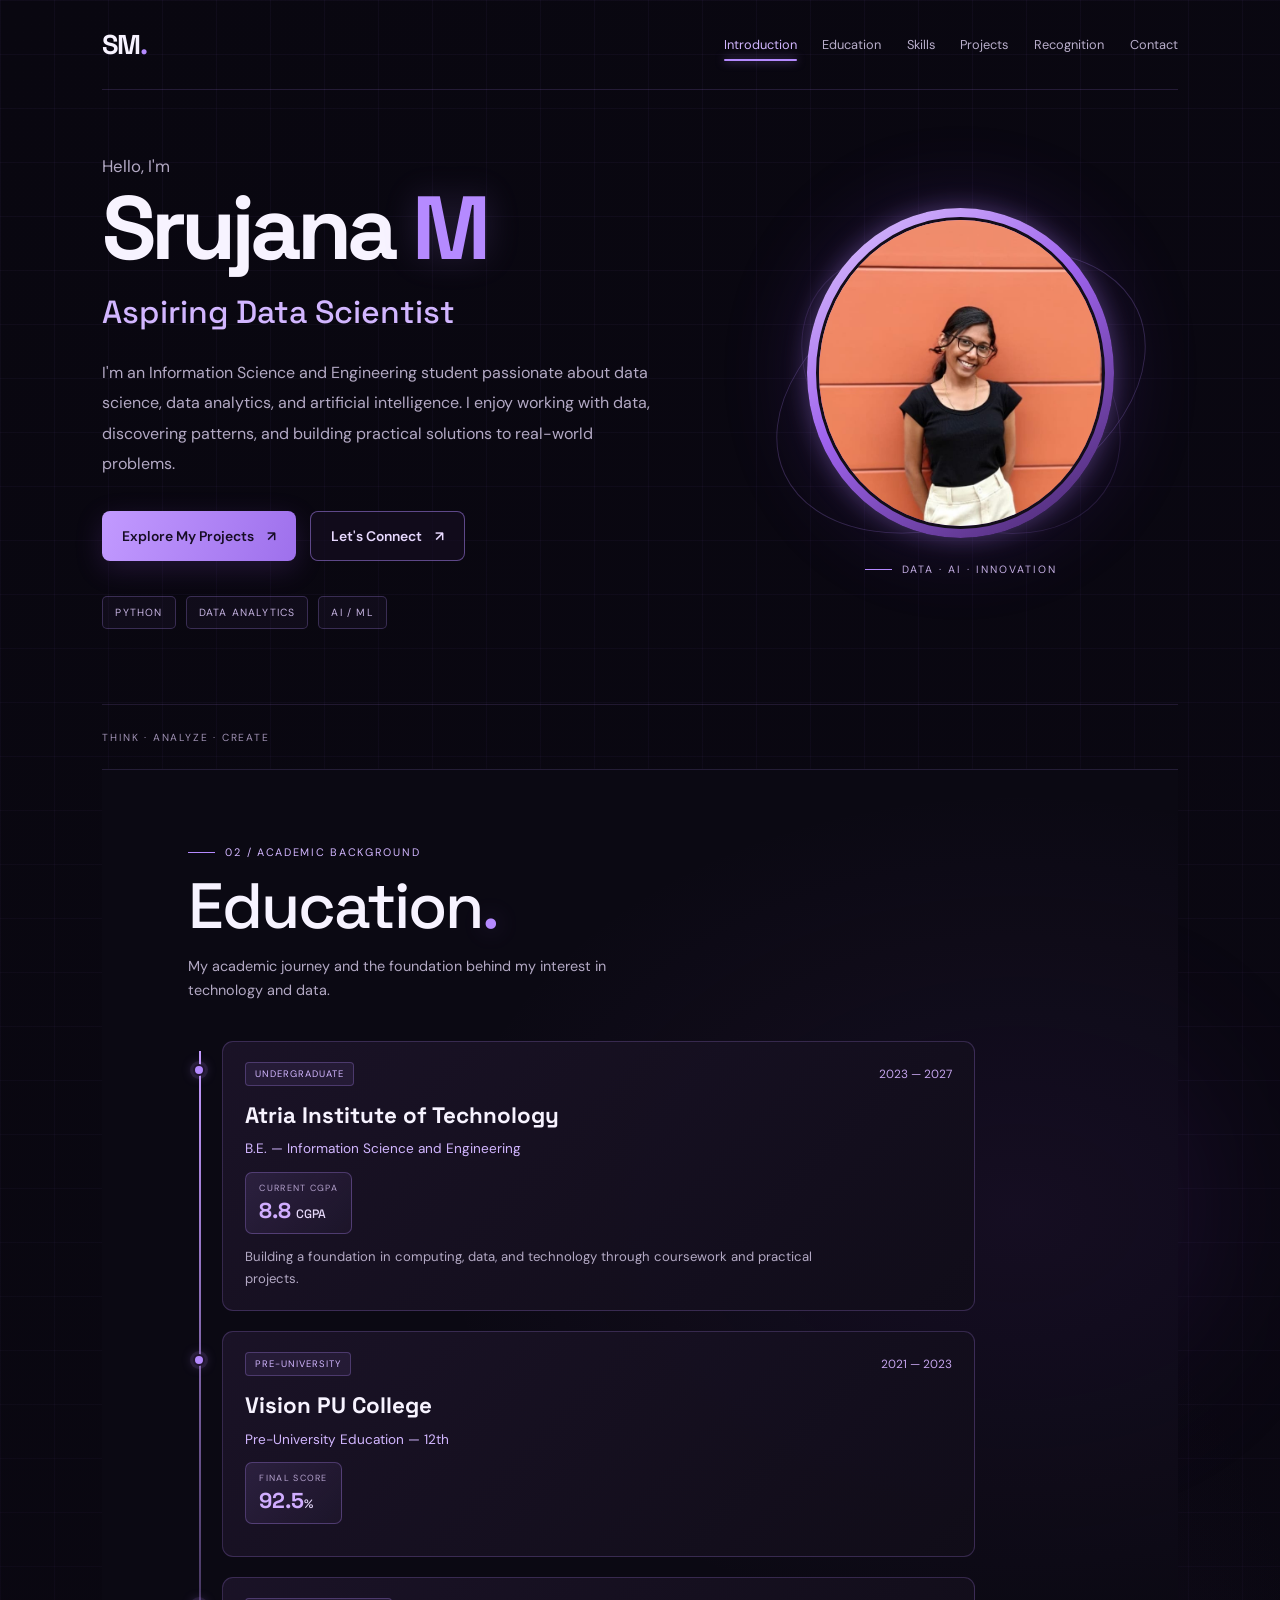
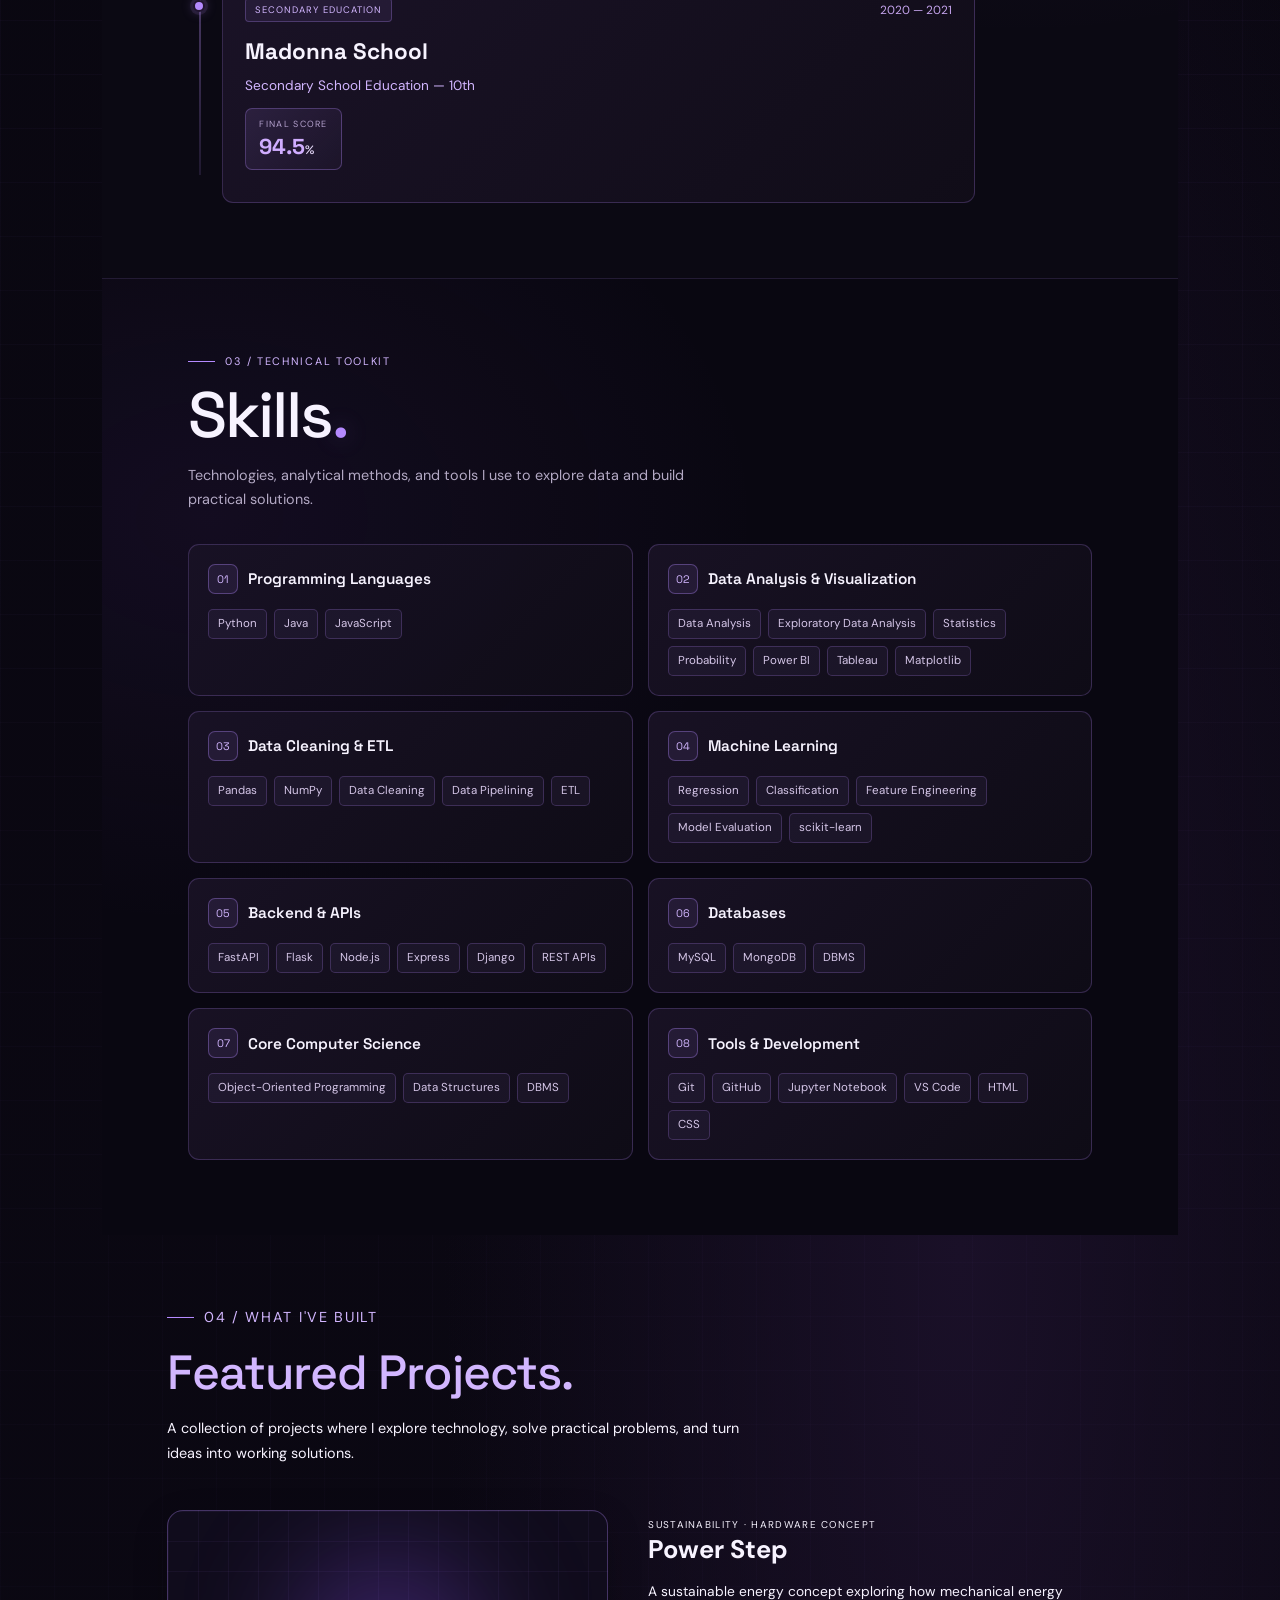
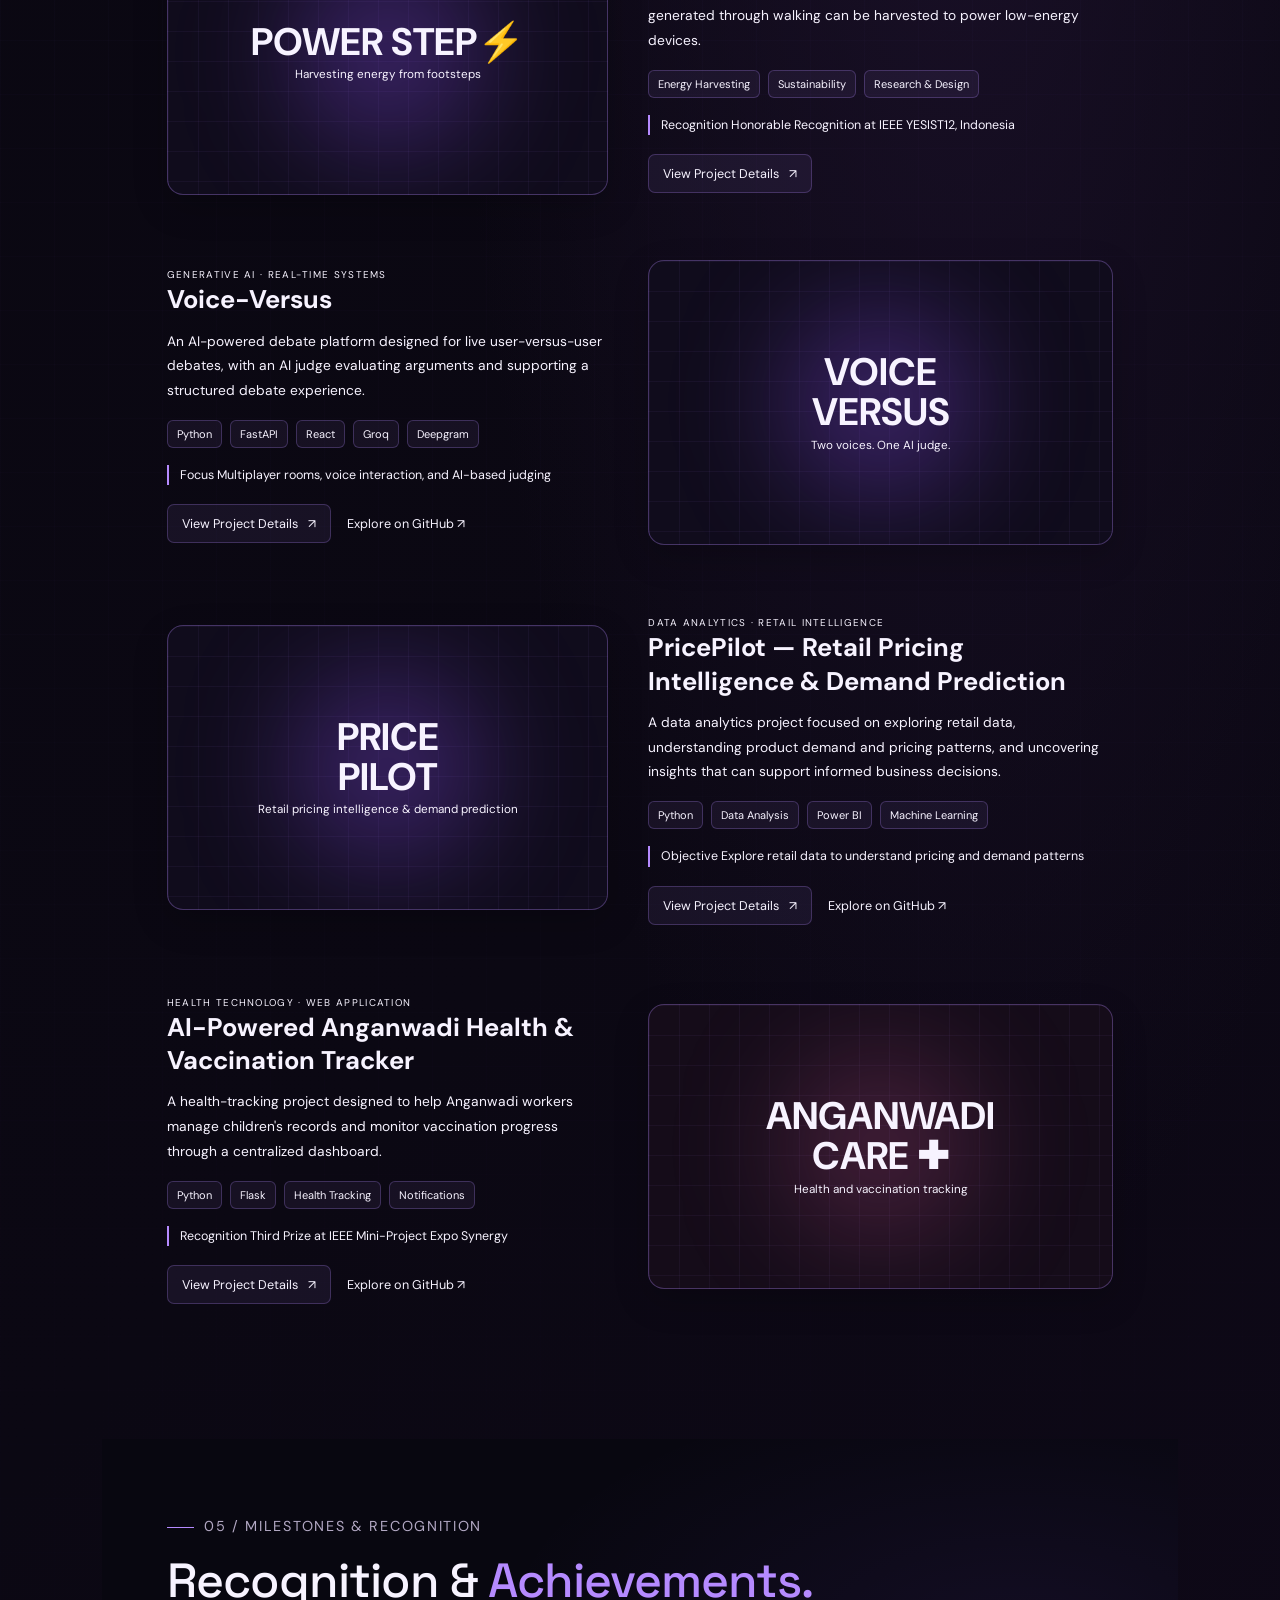
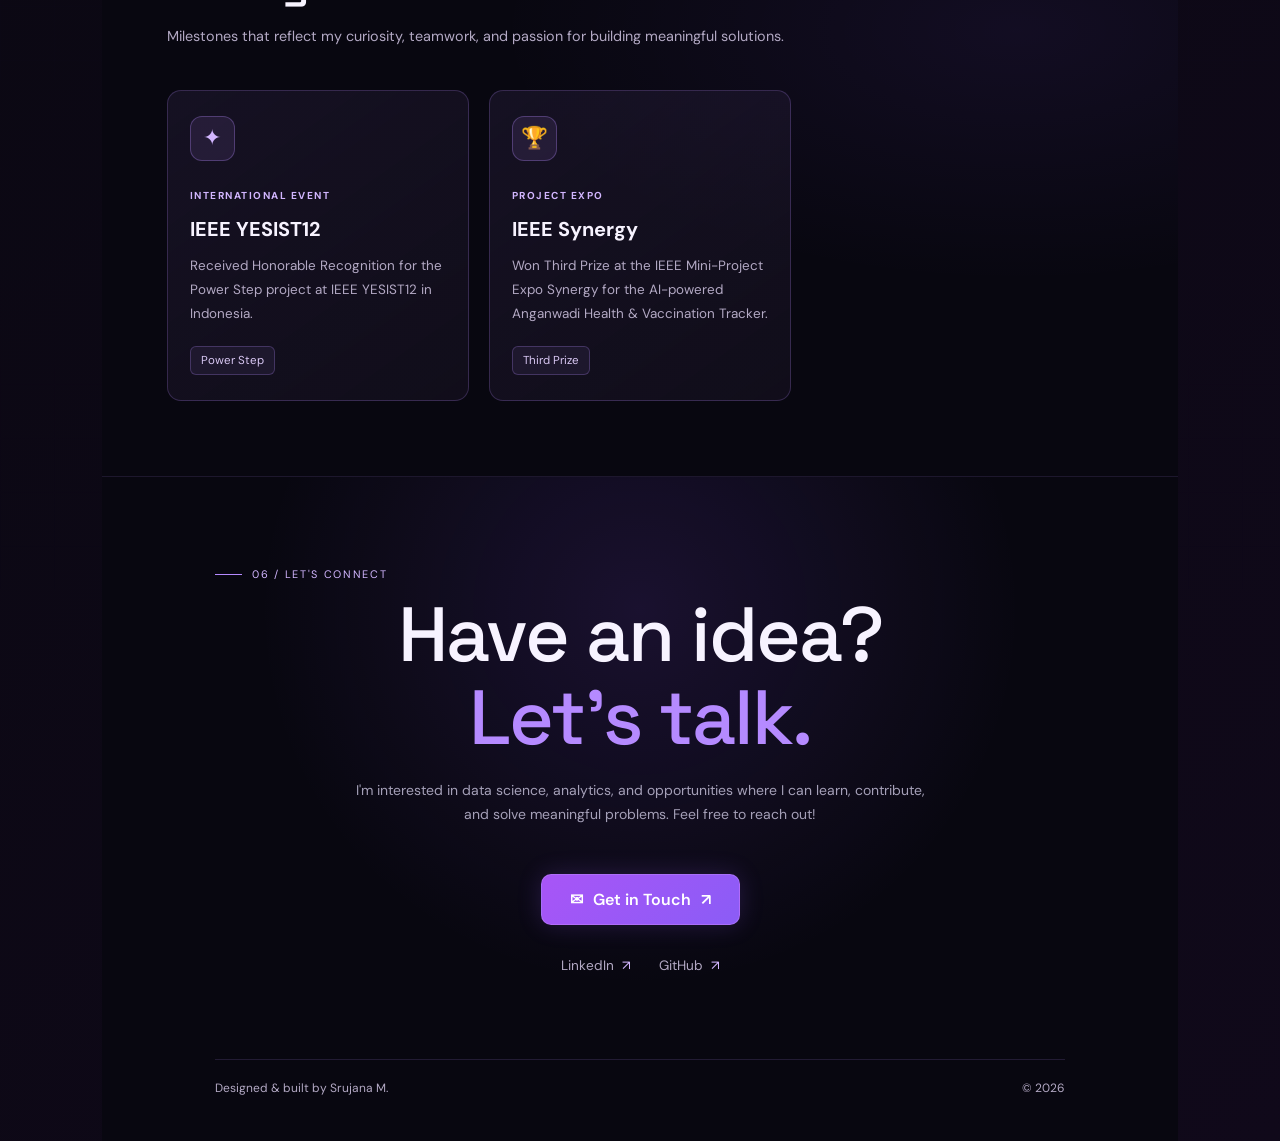
==== index.html @ 0fe8bc83 "Initial portfolio upload" ====
<!DOCTYPE html>
<html lang="en">
<head>
    <meta charset="UTF-8">
    <meta name="viewport" content="width=device-width, initial-scale=1.0">
    <meta name="description" content="Srujana M. — Aspiring Data Scientist and Information Science and Engineering student.">
    <title>Srujana M. | Aspiring Data Scientist</title>

    <link rel="stylesheet" href="style.css">
    <script src="script.js" defer></script>
</head>
<body>
    <main class="hero" id="introduction">
        <div class="ambient-glow glow-one"></div>
        <div class="ambient-glow glow-two"></div>
        <div class="grid-overlay"></div>

        
<header class="navbar">
    <a href="#introduction" class="logo">SM<span>.</span></a>

    <nav class="nav-links" aria-label="Main navigation">
        <a href="#introduction" class="active">Introduction</a>
        <a href="#education">Education</a>
        <a href="#skills">Skills</a>
        <a href="#projects">Projects</a>
        <a href="#recognition">Recognition</a>
        <a href="#contact">Contact</a>
    </nav>
</header>


        <section class="hero-content">
            <div class="intro-text">
            

                <p class="greeting">Hello, I'm</p>

                <h1>Srujana <span>M</span></h1>

                <h2>Aspiring Data Scientist</h2>

                <p class="description">
                    I'm an Information Science and Engineering student
                    passionate about data science, data analytics, and
                    artificial intelligence. I enjoy working with data,
                    discovering patterns, and building practical solutions
                    to real-world problems.
                </p>

                <div class="hero-buttons">
                    <a href="#introduction" class="button button-primary"
                       id="projects-button">
                        Explore My Projects
                        <span aria-hidden="true">↗</span>
                    </a>

                    <a href="https://www.linkedin.com/in/srujana-m-r01726"
                       class="button button-secondary"
                       target="_blank" rel="noopener noreferrer">
                        Let's Connect
                        <span aria-hidden="true">↗</span>
                    </a>
                </div>

                <div class="focus-tags">
                    <span>PYTHON</span>
                    <span>DATA ANALYTICS</span>
                    <span>AI / ML</span>
                </div>
            </div>

            <div class="profile-area">
                <div class="orbit orbit-outer"></div>
                <div class="orbit orbit-inner"></div>

                <div class="photo-frame">
                    <img
                        src="profile.jpg"
                        alt="Portrait of Srujana M."
                        class="profile-photo"
                    >
                </div>

                <div class="photo-label">
                    <span class="label-line"></span>
                    <span>DATA · AI · INNOVATION</span>
                </div>
            </div>
        </section>

        <footer class="hero-footer">
            <span>THINK · ANALYZE · CREATE</span>
            
        </footer>

        
<!-- EDUCATION SECTION -->
<section class="education-section" id="education">
    <div class="education-container">

        <div class="section-heading">
              <p class="section-eyebrow">
                <span class="eyebrow-line"></span>
                 02 / ACADEMIC BACKGROUND
            </p>

            <h2 class="education-title">
                Education<span>.</span>
            </h2>

            <p class="education-description">
                My academic journey and the foundation behind
                my interest in technology and data.
            </p>
        </div>

        <div class="education-timeline">

            <!-- DEGREE -->
            <article class="education-item">
                <div class="timeline-marker"></div>

                <div class="education-card">
                    <div class="education-card-top">
                        <span class="education-tag">
                            UNDERGRADUATE
                        </span>
                        <span class="education-year">
                            2023 — 2027
                        </span>
                    </div>

                    <h3>Atria Institute of Technology</h3>

                    <p class="degree">
                        B.E. — Information Science and Engineering
                    </p>

                    <div class="academic-result">
                        <span class="result-label">CURRENT CGPA</span>
                        <strong>8.8 <span>CGPA</span></strong>
                    </div>

                    <p class="education-detail">
                        Building a foundation in computing,
                        data, and technology through coursework
                        and practical projects.
                    </p>
                </div>
            </article>

            <!-- 12TH STANDARD -->
            <article class="education-item">
                <div class="timeline-marker"></div>

                <div class="education-card">
                    <div class="education-card-top">
                        <span class="education-tag">
                            PRE-UNIVERSITY
                        </span>
                        <span class="education-year">
                            2021 — 2023
                        </span>
                    </div>

                    <h3>Vision PU College</h3>

                    <p class="degree">
                        Pre-University Education — 12th
                    </p>

                    <div class="academic-result">
                        <span class="result-label">FINAL SCORE</span>
                        <strong>92.5<span>%</span></strong>
                    </div>
                </div>
            </article>

            <!-- 10TH STANDARD -->
            <article class="education-item">
                <div class="timeline-marker"></div>

                <div class="education-card">
                    <div class="education-card-top">
                        <span class="education-tag">
                            SECONDARY EDUCATION
                        </span>
                        <span class="education-year">
                            2020 — 2021
                        </span>
                    </div>

                    <h3>Madonna School</h3>

                    <p class="degree">
                        Secondary School Education — 10th
                    </p>

                    <div class="academic-result">
                        <span class="result-label">FINAL SCORE</span>
                        <strong>94.5<span>%</span></strong>
                    </div>
                </div>
            </article>

        </div>
    </div>
</section>


<!-- SKILLS SECTION -->
<section class="skills-section" id="skills">
    <div class="skills-container">

        <div class="skills-heading">
            <p class="section-eyebrow">
                <span class="eyebrow-line"></span>
                03 / TECHNICAL TOOLKIT
            </p>

            <h2 class="skills-title">
                Skills<span>.</span>
            </h2>

            <p class="skills-description">
                Technologies, analytical methods, and tools I use
                to explore data and build practical solutions.
            </p>
        </div>

        <div class="skills-grid">

            <!-- PROGRAMMING -->
            <article class="skill-card">
                <div class="skill-card-heading">
                    <span class="skill-icon">01</span>
                    <h3>Programming Languages</h3>
                </div>

                <div class="skill-tags">
                    <span>Python</span>
                    <span>Java</span>
                    <span>JavaScript</span>
                </div>
            </article>

            <!-- DATA ANALYSIS -->
            <article class="skill-card">
                <div class="skill-card-heading">
                    <span class="skill-icon">02</span>
                    <h3>Data Analysis & Visualization</h3>
                </div>

                <div class="skill-tags">
                    <span>Data Analysis</span>
                    <span>Exploratory Data Analysis</span>
                    <span>Statistics</span>
                    <span>Probability</span>
                    <span>Power BI</span>
                    <span>Tableau</span>
                    <span>Matplotlib</span>
                </div>
            </article>

            <!-- DATA CLEANING -->
            <article class="skill-card">
                <div class="skill-card-heading">
                    <span class="skill-icon">03</span>
                    <h3>Data Cleaning & ETL</h3>
                </div>

                <div class="skill-tags">
                    <span>Pandas</span>
                    <span>NumPy</span>
                    <span>Data Cleaning</span>
                    <span>Data Pipelining</span>
                    <span>ETL</span>
                </div>
            </article>

            <!-- MACHINE LEARNING -->
            <article class="skill-card">
                <div class="skill-card-heading">
                    <span class="skill-icon">04</span>
                    <h3>Machine Learning</h3>
                </div>

                <div class="skill-tags">
                    <span>Regression</span>
                    <span>Classification</span>
                    <span>Feature Engineering</span>
                    <span>Model Evaluation</span>
                    <span>scikit-learn</span>
                </div>
            </article>

            <!-- BACKEND -->
            <article class="skill-card">
                <div class="skill-card-heading">
                    <span class="skill-icon">05</span>
                    <h3>Backend & APIs</h3>
                </div>

                <div class="skill-tags">
                    <span>FastAPI</span>
                    <span>Flask</span>
                    <span>Node.js</span>
                    <span>Express</span>
                    <span>Django</span>
                    <span>REST APIs</span>
                </div>
            </article>

            <!-- DATABASES -->
            <article class="skill-card">
                <div class="skill-card-heading">
                    <span class="skill-icon">06</span>
                    <h3>Databases</h3>
                </div>

                <div class="skill-tags">
                    <span>MySQL</span>
                    <span>MongoDB</span>
                    <span>DBMS</span>
                </div>
            </article>

            <!-- PROGRAMMING CONCEPTS -->
            <article class="skill-card">
                <div class="skill-card-heading">
                    <span class="skill-icon">07</span>
                    <h3>Core Computer Science</h3>
                </div>

                <div class="skill-tags">
                    <span>Object-Oriented Programming</span>
                    <span>Data Structures</span>
                    <span>DBMS</span>
                </div>
            </article>

            <!-- DEVELOPMENT TOOLS -->
            <article class="skill-card">
                <div class="skill-card-heading">
                    <span class="skill-icon">08</span>
                    <h3>Tools & Development</h3>
                </div>

                <div class="skill-tags">
                    <span>Git</span>
                    <span>GitHub</span>
                    <span>Jupyter Notebook</span>
                    <span>VS Code</span>
                    <span>HTML</span>
                    <span>CSS</span>
                </div>
            </article>

        </div>
    </div>
</section>

<!-- PROJECTS SECTION -->
<section class="projects-section" id="projects">
    <div class="projects-container">

        <div class="projects-heading">
             <p class="section-eyebrow">
                <span class="eyebrow-line"></span>
                04 / WHAT I'VE BUILT
            </p>
            <h2>Featured <span>Projects.</span></h2>
            <p>
                A collection of projects where I explore technology,
                solve practical problems, and turn ideas into working solutions.
            </p>
        </div>

        <!-- PROJECT 01: POWER STEP -->
        <article class="project-card">
            <div class="project-visual powerstep-visual">
                <div class="visual-content">
                     <div class="energy-line"></div>
                    <h3>POWER STEP⚡</h3>
                    <span class="visual-caption">
                        Harvesting energy from footsteps
                    </span>
                </div>
            </div>

            <div class="project-info">
                <span class="project-category">SUSTAINABILITY · HARDWARE CONCEPT</span>
                <h3>Power Step</h3>
                <p>
                    A sustainable energy concept exploring how mechanical
                    energy generated through walking can be harvested to
                    power low-energy devices.
                </p>
                <div class="project-tags">
                    <span>Energy Harvesting</span>
                    <span>Sustainability</span>
                    <span>Research & Design</span>
                </div>
                <p class="project-highlight">
                    <span>Recognition</span>
                    Honorable Recognition at IEEE YESIST12, Indonesia
                </p>
                <a href="power-step.html" class="project-details-btn">
                    View Project Details <span>↗</span>
                </a>
            </div>
        </article>

        <!-- PROJECT 02: VOICE-VERSUS -->
        <article class="project-card project-reverse">
            <div class="project-visual voice-visual">
                
                <div class="visual-content">
  
                    <h3>VOICE<br>VERSUS</h3>
                    <span class="visual-caption">
                        Two voices. One AI judge.
                    </span>
                </div>
            </div>

            <div class="project-info">
                <span class="project-category">GENERATIVE AI · REAL-TIME SYSTEMS</span>
                <h3>Voice-Versus</h3>
                <p>
                    An AI-powered debate platform designed for live
                    user-versus-user debates, with an AI judge evaluating
                    arguments and supporting a structured debate experience.
                </p>
                <div class="project-tags">
                    <span>Python</span>
                    <span>FastAPI</span>
                    <span>React</span>
                    <span>Groq</span>
                    <span>Deepgram</span>
                </div>
                <p class="project-highlight">
                    <span>Focus</span>
                    Multiplayer rooms, voice interaction, and AI-based judging
                </p>
                <a href="voice-versus.html" class="project-details-btn">
                    View Project Details <span>↗</span>
                </a>
                <a
                    href="https://github.com/Yamuna-Bai/Voice-Versus"
                    class="project-github-link"
                    target="_blank"
                    rel="noopener noreferrer"
                >
                    Explore on GitHub ↗
                </a>
            </div>
        </article>


<!-- PROJECT 03: PRICEPILOT -->
<article class="project-card">
    <div class="project-visual pricepilot-visual">

        <div class="visual-content">
            <h3>PRICE<br><span>PILOT</span></h3>
            <div class="pricepilot-chart">
                <span></span>
                <span></span>
                <span></span>
                <span></span>
                <span></span>
                <span></span>
                <span></span>
            </div>
            <span class="visual-caption">
                Retail pricing intelligence &amp; demand prediction
            </span>
        </div>
    </div>

    <div class="project-info">
        <span class="project-category">DATA ANALYTICS · RETAIL INTELLIGENCE</span>

        <h3>PricePilot — Retail Pricing Intelligence &amp; Demand Prediction</h3>

        <p>
            A data analytics project focused on exploring retail data,
            understanding product demand and pricing patterns, and
            uncovering insights that can support informed business decisions.
        </p>

        <div class="project-tags">
            <span>Python</span>
            <span>Data Analysis</span>
            <span>Power BI</span>
            <span>Machine Learning</span>
        </div>

        <p class="project-highlight">
            <span>Objective</span>
            Explore retail data to understand pricing and demand patterns
        </p>

        <a href="pricepilot.html" class="project-details-btn">
            View Project Details <span>↗</span>
        </a>
        <a
                    href="https://github.com/Srujana1712/retail-price-elasticity-analysis"
                    class="project-github-link"
                    target="_blank"
                    rel="noopener noreferrer"
                >
                    Explore on GitHub ↗
                </a>
    </div>
</article>


        <!-- PROJECT 04: ANGANWADI TRACKER -->
        <article class="project-card project-reverse">
            <div class="project-visual anganwadi-visual">
                
                <div class="visual-content">
                    <h3>ANGANWADI<br>CARE ✚</h3>
                    <div class="health-line">
                        <span></span>
                        <span></span>
                        <span></span>
                        <span></span>
                        <span></span>
                        <span></span>
                    </div>
                    <span class="visual-caption">
                        Health and vaccination tracking
                    </span>
                </div>
            </div>

            <div class="project-info">
                <span class="project-category">HEALTH TECHNOLOGY · WEB APPLICATION</span>
                <h3>AI-Powered Anganwadi Health & Vaccination Tracker</h3>
                <p>
                    A health-tracking project designed to help Anganwadi
                    workers manage children's records and monitor vaccination
                    progress through a centralized dashboard.
                </p>
                <div class="project-tags">
                    <span>Python</span>
                    <span>Flask</span>
                    <span>Health Tracking</span>
                    <span>Notifications</span>
                </div>
                <p class="project-highlight">
                    <span>Recognition</span>
                    Third Prize at IEEE Mini-Project Expo Synergy
                </p>
                <a href="anganwadi-tracker.html" class="project-details-btn">
                    View Project Details <span>↗</span>
                </a>
                <a
                    href="https://github.com/Srujana1712/AI-Based-Anganwadi-Health-Monitoring"
                    class="project-github-link"
                    target="_blank"
                    rel="noopener noreferrer"
                >
                    Explore on GitHub ↗
                </a>
            </div>
        </article>


    </div>
</section>
<!-- END PROJECTS SECTION -->

<!-- RECOGNITION SECTION -->
<section class="recognition-section" id="recognition">
    <div class="recognition-container">

        <div class="recognition-heading">
             <p class="section-eyebrow">
                <span class="eyebrow-line"></span>
                05 / MILESTONES & RECOGNITION
            </p>
            <h2>Recognition & <span>Achievements.</span></h2>
            <p>
                Milestones that reflect my curiosity, teamwork,
                and passion for building meaningful solutions.
            </p>
        </div>

        <div class="recognition-grid">

            <!-- Recognition 1 -->
            <article class="recognition-card">
                <div class="recognition-icon">✦</div>
                <span class="recognition-type">INTERNATIONAL EVENT</span>
                <h3>IEEE YESIST12</h3>
                <p>
                    Received Honorable Recognition for the Power Step
                    project at IEEE YESIST12 in Indonesia.
                </p>
                <span class="recognition-tag">Power Step</span>
            </article>

            <!-- Recognition 2 -->
            <article class="recognition-card">
                <div class="recognition-icon">🏆</div>
                <span class="recognition-type">PROJECT EXPO</span>
                <h3>IEEE Synergy</h3>
                <p>
                    Won Third Prize at the IEEE Mini-Project Expo Synergy
                    for the AI-powered Anganwadi Health & Vaccination Tracker.
                </p>
                <span class="recognition-tag">Third Prize</span>
            </article>

        </div>
    </div>
</section>
<!-- END RECOGNITION SECTION -->

<!-- CONTACT SECTION -->
<section class="contact-section" id="contact">
    <div class="contact-container">

         <p class="section-eyebrow">
                <span class="eyebrow-line"></span>
                06 / LET'S CONNECT
        </p>

         <h2>
            Have an idea?<br>
            <span>Let's talk.</span>
        </h2>

        <p class="contact-description">
            I'm interested in data science, analytics, and opportunities
            where I can learn, contribute, and solve meaningful problems.
            Feel free to reach out!
        </p>
        <button type="button"
        class="get-in-touch-btn"
        id="openContactForm">
    <span class="contact-mail">✉</span>
    Get in Touch
    <span class="contact-arrow">↗</span>
      </button>

        <div class="contact-links">
            <a
                href="https://www.linkedin.com/in/srujana-m-r01726"
                target="_blank"
                rel="noopener noreferrer"
            >
                LinkedIn <span>↗</span>
            </a>

            <a
                href="https://github.com/Srujana1712"
                target="_blank"
                rel="noopener noreferrer"
            >
                GitHub <span>↗</span>
            </a>
        </div>

        <div class="contact-footer">
            <span>Designed & built by Srujana M.</span>
            <span>© 2026</span>
        </div>

    </div>
</section>


<!-- CONTACT FORM MODAL -->
<div class="contact-modal" id="contactModal" aria-hidden="true">
  <div class="contact-modal-backdrop" id="contactBackdrop"></div>

  <div class="contact-modal-content"
       role="dialog"
       aria-modal="true"
       aria-labelledby="contactTitle">

    <button type="button"
            class="contact-close"
            id="closeContactForm"
            aria-label="Close contact form">
      &times;
    </button>

    <span class="contact-eyebrow">LET'S CONNECT</span>

    <h2 id="contactTitle">
      Let's start a <span>conversation.</span>
    </h2>

    <p class="contact-description">
      Have an opportunity, project idea, or just want to connect?
      Send me a message!
    </p>

    <form id="portfolioContactForm"
          action="https://formspree.io/f/maeeeeqe"
          method="POST">

      <div class="contact-field">
        <label for="contactName">Your name</label>
        <input type="text"
               id="contactName"
               name="name"
               placeholder="Enter your name"
               autocomplete="name"
               required />
      </div>

      <div class="contact-field">
        <label for="contactEmail">Email address</label>
        <input type="email"
               id="contactEmail"
               name="email"
               placeholder="you@example.com"
               autocomplete="email"
               required />
      </div>

      <div class="contact-field">
        <label for="contactSubject">Subject</label>
        <input type="text"
               id="contactSubject"
               name="subject"
               placeholder="Internship, collaboration, or general enquiry"
               required />
      </div>

      <div class="contact-field">
        <label for="contactMessage">Your message</label>
        <textarea id="contactMessage"
                  name="message"
                  rows="4"
                  placeholder="Write your message here..."
                  required></textarea>
      </div>

      <button type="submit" class="contact-submit-btn" id="contactSubmit">
        Send Message <span>↗</span>
      </button>

      <p class="contact-status" id="contactStatus" role="status"></p>
    </form>
  </div>
</div>

<!-- END CONTACT SECTION -->

</main>
</body>
</html>
---- style.css ----
@import url('https://fonts.googleapis.com/css2?family=DM+Sans:wght@400;500;600;700&family=Space+Grotesk:wght@400;500;600;700&display=swap');

:root {
    --background: #080710;
    --panel: #14101e;
    --purple: #b58aff;
    --purple-light: #d2b6ff;
    --text: #f7f3ff;
    --muted: #b3a9c4;
    --border: rgba(181, 138, 255, 0.25);
}

* {
    margin: 0;
    padding: 0;
    box-sizing: border-box;
}

html {
    scroll-behavior: smooth;
}

body {
    min-width: 320px;
    background: var(--background);
    color: var(--text);
    font-family: 'DM Sans', sans-serif;
}

a {
    color: inherit;
    text-decoration: none;
}

.hero {
    min-height: 100vh;
    min-height: 100svh;
    position: relative;
    isolation: isolate;
    overflow: hidden;
    padding: 0 8%;
    display: flex;
    flex-direction: column;
    background:
        radial-gradient(ellipse at 75% 48%, #1a1028 0%, transparent 38%),
        linear-gradient(135deg, #090710, #0b0813 65%, #10091a);
}

.grid-overlay {
    position: absolute;
    inset: 0;
    z-index: -2;
    pointer-events: none;
    background-image:
        linear-gradient(rgba(181, 138, 255, 0.045) 1px, transparent 1px),
        linear-gradient(90deg, rgba(181, 138, 255, 0.045) 1px, transparent 1px);
    background-size: 54px 54px;
    mask-image: linear-gradient(to bottom, black, transparent 95%);
}

.ambient-glow {
    position: absolute;
    border-radius: 50%;
    filter: blur(90px);
    pointer-events: none;
    z-index: -1;
}

.glow-one {
    width: 280px;
    height: 280px;
    top: 18%;
    right: 8%;
    background: rgba(126, 55, 208, 0.19);
}

.glow-two {
    width: 220px;
    height: 220px;
    bottom: 5%;
    left: 22%;
    background: rgba(91, 47, 154, 0.12);
}


/* NAVIGATION BAR */

.navbar {
    min-height: 90px;
    display: flex;
    align-items: center;
    justify-content: space-between;
    gap: 30px;
    border-bottom: 1px solid rgba(181, 138, 255, 0.16);
    position: relative;
    z-index: 10;
}

.logo {
    flex-shrink: 0;
    font-family: 'Space Grotesk', sans-serif;
    font-size: 1.7rem;
    font-weight: 700;
    letter-spacing: -1px;
}

.logo span {
    color: var(--purple);
}

.nav-links {
    display: flex;
    align-items: center;
    justify-content: flex-end;
    gap: clamp(14px, 2vw, 28px);
}

.nav-links a {
    position: relative;
    padding: 10px 0;
    color: #b9aecb;
    font-size: 0.8rem;
    white-space: nowrap;
    transition: color 0.25s ease;
}

.nav-links a:hover,
.nav-links a.active {
    color: var(--purple-light);
}

.nav-links a.active::after {
    content: "";
    position: absolute;
    bottom: 2px;
    left: 0;
    width: 100%;
    height: 2px;
    border-radius: 2px;
    background: var(--purple);
    box-shadow: 0 0 10px rgba(181, 138, 255, 0.65);
}

/* TABLETS AND MOBILE */

@media (max-width: 850px) {
    .navbar {
        align-items: flex-start;
        flex-direction: column;
        justify-content: center;
        gap: 12px;
        padding: 18px 0;
    }

    .nav-links {
        width: 100%;
        justify-content: flex-start;
        gap: 22px;
        overflow-x: auto;
        padding-bottom: 5px;
    }

    .nav-links a {
        font-size: 0.78rem;
    }
}

@media (max-width: 650px) {
    .navbar {
        min-height: auto;
    }

    .nav-links {
        gap: 20px;
    }
}


.hero-content {
    flex: 1;
    display: grid;
    grid-template-columns: 1.15fr 0.85fr;
    align-items: center;
    gap: 5%;
    padding: 65px 0 75px;
}

.intro-text {
    max-width: 650px;
    position: relative;
    z-index: 2;
    animation: enter-left 0.8s ease both;
}

.eyebrow {
    display: flex;
    align-items: center;
    gap: 12px;
    font-size: 0.7rem;
    letter-spacing: 2px;
    color: var(--purple-light);
    margin-bottom: 35px;
}

.eyebrow-line,
.label-line {
    display: inline-block;
    height: 1px;
    width: 27px;
    background: var(--purple);
}

.greeting {
    font-size: 1.05rem;
    color: var(--muted);
    margin-bottom: 5px;
}

h1 {
    font-family: 'Space Grotesk', sans-serif;
    font-size: clamp(3.8rem, 7vw, 6.5rem);
    line-height: 1.04;
    letter-spacing: -5px;
    font-weight: 700;
    margin-bottom: 17px;
}

h1 span {
    color: var(--purple);
    text-shadow: 0 0 35px rgba(181, 138, 255, 0.2);
}

h2 {
    font-family: 'Space Grotesk', sans-serif;
    font-size: clamp(1.4rem, 2.5vw, 2rem);
    line-height: 1.3;
    font-weight: 500;
    color: var(--purple-light);
    margin-bottom: 24px;
}

.description {
    max-width: 550px;
    color: var(--muted);
    font-size: 1rem;
    line-height: 1.9;
}

.hero-buttons {
    display: flex;
    flex-wrap: wrap;
    gap: 14px;
    margin-top: 32px;
}

.button {
    display: inline-flex;
    align-items: center;
    justify-content: center;
    gap: 13px;
    min-height: 50px;
    padding: 0 20px;
    border-radius: 8px;
    font-size: 0.87rem;
    font-weight: 600;
    transition: transform 0.25s ease, box-shadow 0.25s ease,
                background 0.25s ease;
}

.button:hover {
    transform: translateY(-3px);
}

.button-primary {
    background: linear-gradient(110deg, #c29aff, #9e70ec);
    color: #160d24;
    box-shadow: 0 8px 28px rgba(147, 85, 223, 0.18);
}

.button-primary:hover {
    box-shadow: 0 10px 36px rgba(147, 85, 223, 0.35);
}

.button-secondary {
    border: 1px solid rgba(181, 138, 255, 0.48);
    color: #e8d9ff;
    background: rgba(22, 15, 34, 0.65);
}

.button-secondary:hover {
    background: rgba(61, 38, 86, 0.5);
}

.button:focus-visible,
.logo:focus-visible {
    outline: 2px solid var(--purple-light);
    outline-offset: 4px;
}

.focus-tags {
    display: flex;
    flex-wrap: wrap;
    gap: 10px;
    margin-top: 35px;
}

.focus-tags span {
    font-size: 0.65rem;
    letter-spacing: 1.2px;
    color: #c5b2e0;
    border: 1px solid var(--border);
    background: rgba(181, 138, 255, 0.045);
    border-radius: 5px;
    padding: 9px 12px;
}

.profile-area {
    min-height: 440px;
    position: relative;
    display: flex;
    flex-direction: column;
    align-items: center;
    justify-content: center;
    animation: enter-right 0.9s ease both;
}

.photo-frame {
    width: clamp(220px, 24vw, 315px);
    aspect-ratio: 1;
    padding: 9px;
    border-radius: 50%;
    position: relative;
    z-index: 1;
    background: linear-gradient(145deg, #e0caff, #9e63ed 45%, #432365);
    box-shadow:
        0 0 25px rgba(181, 138, 255, 0.34),
        0 0 90px rgba(127, 64, 211, 0.2);
}

.profile-photo {
    display: block;
    width: 100%;
    height: 100%;
    object-fit: cover;
    object-position: center;
    border-radius: 50%;
    border: 3px solid #130e1b;
    background: #1c1428;
}

.orbit {
    position: absolute;
    border: 1px solid rgba(181, 138, 255, 0.23);
    border-radius: 50%;
    pointer-events: none;
}

.orbit-outer {
    width: 390px;
    height: 390px;
    transform: rotate(-25deg) scaleY(0.65);
}

.orbit-inner {
    width: 350px;
    height: 350px;
    transform: rotate(35deg) scaleY(0.7);
    border-color: rgba(181, 138, 255, 0.14);
}

.photo-label {
    display: flex;
    align-items: center;
    gap: 10px;
    margin-top: 25px;
    color: #c7b2e4;
    font-size: 0.66rem;
    letter-spacing: 2px;
}

.floating-card {
    position: absolute;
    z-index: 2;
    display: flex;
    align-items: center;
    gap: 11px;
    padding: 13px 15px;
    border: 1px solid rgba(181, 138, 255, 0.3);
    border-radius: 10px;
    background: rgba(18, 13, 28, 0.92);
    backdrop-filter: blur(12px);
    box-shadow: 0 12px 35px rgba(0, 0, 0, 0.28);
}

.card-top {
    top: 15%;
    right: -1%;
}

.card-bottom {
    bottom: 17%;
    left: -2%;
}

.card-symbol {
    font-size: 1.5rem;
    color: var(--purple);
}

.floating-card div {
    display: flex;
    flex-direction: column;
    gap: 5px;
}

.card-label {
    font-size: 0.56rem;
    letter-spacing: 1px;
    color: #a697ba;
}

.floating-card strong {
    font-size: 0.82rem;
    font-weight: 600;
    color: #f3eaff;
}

.hero-footer {
    min-height: 65px;
    display: flex;
    align-items: center;
    justify-content: space-between;
    border-top: 1px solid rgba(181, 138, 255, 0.13);
    color: #9f91b3;
    font-size: 0.64rem;
    letter-spacing: 1.8px;
}

.hero-footer a {
    display: flex;
    align-items: center;
    gap: 10px;
}

.footer-line {
    width: 24px;
    height: 1px;
    background: var(--purple);
}

@keyframes enter-left {
    from {
        opacity: 0;
        transform: translateX(-22px);
    }
    to {
        opacity: 1;
        transform: translateX(0);
    }
}

@keyframes enter-right {
    from {
        opacity: 0;
        transform: translateX(22px);
    }
    to {
        opacity: 1;
        transform: translateX(0);
    }
}

@media (max-width: 900px) {
    .hero {
        padding: 0 6%;
    }

    .hero-content {
        grid-template-columns: 1fr 0.8fr;
        gap: 3%;
    }

    h1 {
        font-size: clamp(3.3rem, 7vw, 5rem);
        letter-spacing: -3px;
    }

    .floating-card {
        padding: 10px;
    }

    .card-top {
        right: -3%;
    }

    .card-bottom {
        left: -5%;
    }
}

@media (max-width: 650px) {
    .hero {
        padding: 0 6%;
    }

    .navbar {
        min-height: 72px;
    }

    .nav-label {
        font-size: 0.6rem;
        letter-spacing: 1px;
    }

    .hero-content {
        grid-template-columns: 1fr;
        padding: 48px 0 35px;
        gap: 45px;
    }

    .eyebrow {
        font-size: 0.62rem;
        margin-bottom: 25px;
    }

    h1 {
        font-size: clamp(3.5rem, 13vw, 5rem);
        letter-spacing: -3px;
    }

    h2 {
        font-size: 1.55rem;
    }

    .description {
        font-size: 0.94rem;
        line-height: 1.8;
    }

    .hero-buttons {
        flex-direction: column;
        align-items: stretch;
    }

    .profile-area {
        min-height: 360px;
    }

    .photo-frame {
        width: min(65vw, 255px);
    }

    .orbit-outer {
        width: 310px;
        height: 310px;
    }

    .orbit-inner {
        width: 285px;
        height: 285px;
    }

    .card-top {
        top: 5%;
        right: 0;
    }

    .card-bottom {
        bottom: 12%;
        left: 0;
    }

    .floating-card strong {
        font-size: 0.72rem;
    }

    .hero-footer {
        font-size: 0.55rem;
        letter-spacing: 1px;
    }
}

@media (prefers-reduced-motion: reduce) {
    *,
    *::before,
    *::after {
        animation-duration: 0.01ms !important;
        animation-iteration-count: 1 !important;
        scroll-behavior: auto !important;
        transition-duration: 0.01ms !important;
    }
}


/* ==============================
   EDUCATION SECTION — COMPACT
================================ */

.education-section {
    position: relative;
    padding: 75px 8%;
    overflow: hidden;
    background:
        radial-gradient(
            ellipse at 85% 40%,
            rgba(112, 57, 168, 0.10),
            transparent 45%
        ),
        #0b0913;
    border-top: 1px solid rgba(181, 138, 255, 0.15);
}

.education-container {
    max-width: 1000px;
    margin: 0 auto;
}

.section-heading {
    max-width: 600px;
    margin-bottom: 38px;
}

.section-eyebrow {
    display: flex;
    align-items: center;
    gap: 10px;
    color: var(--purple-light);
    font-size: 0.66rem;
    letter-spacing: 1.7px;
    margin-bottom: 16px;
}

.education-title {
    font-family: 'Space Grotesk', sans-serif;
    font-size: clamp(2.6rem, 5vw, 4rem);
    line-height: 1.1;
    letter-spacing: -2px;
    color: var(--text);
    margin-bottom: 12px;
}

.education-title span {
    color: var(--purple);
    text-shadow: 0 0 25px rgba(181, 138, 255, 0.3);
}

.education-description {
    max-width: 480px;
    color: var(--muted);
    font-size: 0.9rem;
    line-height: 1.7;
}

/* TIMELINE */

.education-timeline {
    position: relative;
    max-width: 780px;
    margin-left: 7px;
    padding-left: 27px;
}

.education-timeline::before {
    content: "";
    position: absolute;
    left: 4px;
    top: 10px;
    bottom: 28px;
    width: 2px;
    background: linear-gradient(
        to bottom,
        #c49aff,
        rgba(181, 138, 255, 0.12)
    );
}

.education-item {
    position: relative;
    margin-bottom: 20px;
}

.education-item:last-child {
    margin-bottom: 0;
}

.timeline-marker {
    position: absolute;
    left: -29px;
    top: 23px;
    width: 12px;
    height: 12px;
    border-radius: 50%;
    background: var(--purple);
    border: 2px solid #21142f;
    box-shadow:
        0 0 0 3px rgba(181, 138, 255, 0.10),
        0 0 12px rgba(181, 138, 255, 0.35);
}

/* EDUCATION CARDS */

.education-card {
    padding: 20px 22px;
    border: 1px solid rgba(181, 138, 255, 0.22);
    border-radius: 11px;
    background: linear-gradient(
        135deg,
        rgba(27, 19, 40, 0.96),
        rgba(17, 13, 25, 0.96)
    );
    transition:
        transform 0.25s ease,
        border-color 0.25s ease,
        box-shadow 0.25s ease;
}

.education-card:hover {
    transform: translateY(-2px);
    border-color: rgba(181, 138, 255, 0.6);
    box-shadow: 0 9px 24px rgba(0, 0, 0, 0.2);
}

.education-card-top {
    display: flex;
    flex-wrap: wrap;
    justify-content: space-between;
    align-items: center;
    gap: 8px;
    margin-bottom: 14px;
}

.education-tag {
    padding: 5px 9px;
    border: 1px solid rgba(181, 138, 255, 0.28);
    border-radius: 4px;
    background: rgba(181, 138, 255, 0.08);
    color: var(--purple-light);
    font-size: 0.59rem;
    letter-spacing: 1px;
}

.education-year {
    color: #c5a4ed;
    font-size: 0.74rem;
}

.education-card h3 {
    font-family: 'Space Grotesk', sans-serif;
    font-size: clamp(1.1rem, 2.2vw, 1.4rem);
    line-height: 1.4;
    color: var(--text);
    margin-bottom: 7px;
}

.degree {
    color: var(--purple-light);
    font-size: 0.85rem;
    line-height: 1.6;
    margin-bottom: 9px;
}

.education-detail {
    max-width: 600px;
    color: var(--muted);
    font-size: 0.82rem;
    line-height: 1.7;
}

/* ACADEMIC RESULTS */

.academic-result {
    display: flex;
    flex-direction: column;
    align-items: flex-start;
    gap: 4px;
    width: fit-content;
    margin: 12px 0;
    padding: 9px 13px;
    border: 1px solid rgba(181, 138, 255, 0.30);
    border-radius: 7px;
    background: linear-gradient(
        135deg,
        rgba(181, 138, 255, 0.12),
        rgba(181, 138, 255, 0.035)
    );
}

.result-label {
    color: #b5a2ce;
    font-size: 0.56rem;
    letter-spacing: 1.3px;
}

.academic-result strong {
    color: #d0adff;
    font-family: 'Space Grotesk', sans-serif;
    font-size: 1.35rem;
    line-height: 1.2;
}

.academic-result strong span {
    color: #e6d9fa;
    font-size: 0.76rem;
    font-weight: 500;
}

/* TABLET */

@media (max-width: 800px) {
    .education-section {
        padding: 65px 6%;
    }

    .education-container {
        max-width: 100%;
    }

    .education-card {
        padding: 18px;
    }
}

/* MOBILE */

@media (max-width: 560px) {
    .education-section {
        padding: 55px 6%;
    }

    .section-heading {
        margin-bottom: 28px;
    }

    .education-timeline {
        padding-left: 24px;
    }

    .timeline-marker {
        left: -26px;
        width: 11px;
        height: 11px;
    }

    .education-card {
        padding: 16px;
    }

    .education-card-top {
        align-items: flex-start;
        flex-direction: column;
        gap: 8px;
        margin-bottom: 12px;
    }

    .education-card h3 {
        font-size: 1.12rem;
    }

    .degree {
        font-size: 0.81rem;
    }

    .academic-result {
        padding: 8px 11px;
        margin: 10px 0;
    }

    .academic-result strong {
        font-size: 1.25rem;
    }
}



/* ==============================
   SKILLS SECTION — COMPACT DESIGN
================================ */

.skills-section {
    position: relative;
    padding: 75px 8%;
    overflow: hidden;
    border-top: 1px solid rgba(181, 138, 255, 0.15);
    background:
        radial-gradient(
            ellipse at 10% 25%,
            rgba(113, 61, 170, 0.10),
            transparent 40%
        ),
        #090711;
}

.skills-container {
    max-width: 1050px;
    margin: 0 auto;
}

.skills-heading {
    max-width: 600px;
    margin-bottom: 32px;
}

.skills-title {
    font-family: 'Space Grotesk', sans-serif;
    font-size: clamp(2.6rem, 5vw, 4rem);
    line-height: 1.1;
    letter-spacing: -2px;
    color: var(--text);
    margin-bottom: 12px;
}

.skills-title span {
    color: var(--purple);
    text-shadow: 0 0 25px rgba(181, 138, 255, 0.3);
}

.skills-description {
    max-width: 520px;
    color: var(--muted);
    font-size: 0.9rem;
    line-height: 1.7;
}

.skills-grid {
    display: grid;
    grid-template-columns: repeat(2, minmax(0, 1fr));
    gap: 15px;
}

.skill-card {
    min-width: 0;
    padding: 19px;
    border: 1px solid rgba(181, 138, 255, 0.22);
    border-radius: 11px;
    background: linear-gradient(
        135deg,
        rgba(25, 18, 37, 0.96),
        rgba(15, 12, 23, 0.96)
    );
    transition:
        transform 0.25s ease,
        border-color 0.25s ease,
        box-shadow 0.25s ease;
}

.skill-card:hover {
    transform: translateY(-3px);
    border-color: rgba(181, 138, 255, 0.6);
    box-shadow: 0 9px 25px rgba(0, 0, 0, 0.2);
}

.skill-card-heading {
    display: flex;
    align-items: center;
    gap: 10px;
    margin-bottom: 15px;
}

.skill-icon {
    display: flex;
    align-items: center;
    justify-content: center;
    flex-shrink: 0;
    width: 30px;
    height: 30px;
    border: 1px solid rgba(181, 138, 255, 0.35);
    border-radius: 7px;
    background: rgba(181, 138, 255, 0.09);
    color: var(--purple-light);
    font-family: 'Space Grotesk', sans-serif;
    font-size: 0.68rem;
}

.skill-card-heading h3 {
    font-family: 'Space Grotesk', sans-serif;
    font-size: 0.96rem;
    line-height: 1.4;
    font-weight: 600;
    color: var(--text);
}

.skill-tags {
    display: flex;
    flex-wrap: wrap;
    gap: 7px;
}

.skill-tags span {
    display: inline-flex;
    align-items: center;
    max-width: 100%;
    padding: 6px 9px;
    border: 1px solid rgba(181, 138, 255, 0.22);
    border-radius: 5px;
    background: rgba(181, 138, 255, 0.055);
    color: #d5c6e8;
    font-family: 'DM Sans', sans-serif;
    font-size: 0.72rem;
    line-height: 1.4;
    overflow-wrap: anywhere;
    transition:
        color 0.2s ease,
        border-color 0.2s ease,
        background 0.2s ease;
}

.skill-tags span:hover {
    color: #f4eaff;
    border-color: rgba(181, 138, 255, 0.6);
    background: rgba(181, 138, 255, 0.13);
}

/* TABLET */

@media (max-width: 800px) {
    .skills-section {
        padding: 65px 6%;
    }

    .skills-grid {
        gap: 12px;
    }

    .skill-card {
        padding: 16px;
    }
}

/* MOBILE */

@media (max-width: 560px) {
    .skills-section {
        padding: 55px 6%;
    }

    .skills-grid {
        grid-template-columns: 1fr;
        gap: 12px;
    }

    .skills-heading {
        margin-bottom: 26px;
    }

    .skill-card {
        padding: 17px;
    }

    .skill-card-heading h3 {
        font-size: 0.94rem;
    }
}



/* ===== COMPACT PROJECTS: LAYOUT + VISUALS ===== */

.projects-section {
    padding: 70px 6%;
    overflow: hidden;
}

.projects-container {
    width: 100%;
    max-width: 1100px;
    margin: 0 auto;
}

.projects-heading {
    max-width: 600px;
    margin-bottom: 45px;
}

.projects-heading h2 {
    font-size: clamp(2rem, 4vw, 3rem);
    margin-bottom: 12px;
    letter-spacing: -1px;
}

.projects-heading p {
    font-size: 0.9rem;
    line-height: 1.7;
}

.section-eyebrow {
    font-size: 0.68rem;
    margin-bottom: 12px;
}

/* Two-column project rows */

.projects-section .project-card {
    display: grid;
    grid-template-columns: minmax(0, 0.95fr) minmax(0, 1fr);
    align-items: center;
    gap: 40px;
    margin-bottom: 65px;
    width: 100%;
}

.projects-section .project-visual,
.projects-section .project-info {
    min-width: 0;
    width: 100%;
    box-sizing: border-box;
}

/* Restore the visual card */

.projects-section .project-visual {
    position: relative;
    display: flex;
    min-height: 285px;
    align-items: center;
    justify-content: center;
    overflow: hidden;
    isolation: isolate;
    border: 1px solid rgba(181, 138, 255, 0.32);
    border-radius: 16px;
    background-color: #100c1c;
    background-image:
        linear-gradient(rgba(181, 138, 255, 0.05) 1px, transparent 1px),
        linear-gradient(90deg, rgba(181, 138, 255, 0.05) 1px, transparent 1px);
    background-size: 30px 30px;
    box-shadow: 0 12px 35px rgba(0, 0, 0, 0.2);
    transition: transform 0.35s ease,
                border-color 0.35s ease,
                box-shadow 0.35s ease;
}

/* Animated violet glow */

.projects-section .project-visual::before {
    content: "";
    position: absolute;
    z-index: -1;
    top: 50%;
    left: 50%;
    width: 200px;
    height: 200px;
    border-radius: 50%;
    background: rgba(145, 85, 255, 0.3);
    filter: blur(55px);
    transform: translate(-50%, -50%);
    animation: projectPulse 4s ease-in-out infinite alternate;
}

@keyframes projectPulse {
    from {
        opacity: 0.45;
        scale: 0.85;
    }
    to {
        opacity: 0.95;
        scale: 1.12;
    }
}

.projects-section .project-card:hover .project-visual {
    transform: translateY(-5px);
    border-color: rgba(181, 138, 255, 0.8);
    box-shadow: 0 16px 42px rgba(115, 65, 220, 0.2);
}

/* Artwork sizing */

.projects-section .visual-content {
    position: relative;
    z-index: 1;
    width: 100%;
    padding: 28px 20px;
    text-align: center;
}

.projects-section .visual-content h3 {
    font-size: clamp(1.9rem, 3vw, 2.6rem);
    line-height: 1.05;
}

.projects-section .visual-icon {
    font-size: 1.9rem;
    margin-bottom: 12px;
}

.projects-section .visual-label {
    font-size: 0.6rem;
    letter-spacing: 2px;
    margin-bottom: 12px;
}

.projects-section .visual-caption {
    font-size: 0.73rem;
    margin-top: 16px;
}

.projects-section .project-number {
    top: 16px;
    left: 18px;
    font-size: 0.7rem;
}

/* Keep each artwork's individual colors */

.projects-section .eco-visual {
    background-color: #0e1319;
}

.projects-section .eco-visual::before {
    background: rgba(66, 202, 149, 0.22);
}

.projects-section .anganwadi-visual {
    background-color: #150c19;
}

.projects-section .anganwadi-visual::before {
    background: rgba(220, 90, 160, 0.22);
}

.projects-section .movie-visual {
    background-color: #17100d;
}

.projects-section .movie-visual::before {
    background: rgba(233, 154, 62, 0.2);
}

/* Project information */

.projects-section .project-category {
    font-size: 0.62rem;
    letter-spacing: 1.3px;
    margin-bottom: 10px;
    line-height: 1.6;
}

.projects-section .project-info h3 {
    font-size: clamp(1.4rem, 2vw, 1.8rem);
    line-height: 1.3;
    margin-bottom: 12px;
}

.projects-section .project-info > p:not(.project-highlight) {
    font-size: 0.86rem;
    line-height: 1.8;
    overflow-wrap: anywhere;
}

/* Tags */

.projects-section .project-tags {
    display: flex;
    flex-wrap: wrap;
    gap: 8px;
    margin-top: 17px;
}

.projects-section .project-tags span {
    padding: 6px 9px;
    font-size: 0.69rem;
    border: 1px solid rgba(181, 138, 255, 0.25);
    border-radius: 6px;
    background: rgba(181, 138, 255, 0.07);
}

/* Recognition */

.projects-section .project-highlight {
    margin-top: 17px;
    padding-left: 11px;
    font-size: 0.78rem;
    line-height: 1.65;
    border-left: 2px solid var(--purple);
}

/* Detail button */

.projects-section .project-details-btn {
    display: inline-flex;
    align-items: center;
    gap: 10px;
    margin-top: 19px;
    padding: 10px 14px;
    border: 1px solid var(--border);
    border-radius: 7px;
    background: rgba(181, 138, 255, 0.08);
    color: var(--text);
    font-size: 0.79rem;
    text-decoration: none;
    transition: background 0.3s ease,
                border-color 0.3s ease,
                transform 0.3s ease;
}

.projects-section .project-details-btn:hover {
    transform: translateY(-2px);
    border-color: var(--purple);
    background: rgba(181, 138, 255, 0.17);
}

.projects-section .project-github-link {
    font-size: 0.79rem;
    margin-left: 12px;
}

/* Alternate rows */

.projects-section .project-reverse .project-visual {
    order: 2;
}

.projects-section .project-reverse .project-info {
    order: 1;
}

/* Responsive */

@media (max-width: 760px) {
    .projects-section {
        padding: 55px 6%;
    }

    .projects-section .project-card {
        grid-template-columns: minmax(0, 1fr);
        gap: 22px;
        margin-bottom: 48px;
    }

    .projects-section .project-reverse .project-visual,
    .projects-section .project-reverse .project-info {
        order: initial;
    }

    .projects-section .project-visual {
        min-height: 255px;
    }
}

@media (prefers-reduced-motion: reduce) {
    .projects-section .project-visual::before {
        animation: none;
    }
}


/* ===== RECOGNITION SECTION ===== */

.recognition-section {
    padding: 75px 6%;
    background:
        radial-gradient(
            ellipse at 85% 30%,
            rgba(145, 85, 255, 0.08),
            transparent 40%
        ),
        var(--background);
}

.recognition-container {
    max-width: 1100px;
    margin: 0 auto;
}

.recognition-heading {
    max-width: 650px;
    margin-bottom: 40px;
}

.recognition-heading h2 {
    margin: 0 0 14px;
    color: var(--text);
    font-size: clamp(2rem, 4vw, 3rem);
    line-height: 1.2;
    letter-spacing: -1px;
}

.recognition-heading h2 span {
    color: var(--purple);
}

.recognition-heading p {
    color: var(--muted);
    font-size: 0.9rem;
    line-height: 1.8;
}

.recognition-grid {
    display: grid;
    grid-template-columns: repeat(3, minmax(0, 1fr));
    gap: 20px;
}

.recognition-card {
    position: relative;
    padding: 25px 22px;
    overflow: hidden;
    border: 1px solid rgba(181, 138, 255, 0.22);
    border-radius: 14px;
    background: linear-gradient(
        145deg,
        rgba(181, 138, 255, 0.08),
        rgba(20, 16, 30, 0.75)
    );
    transition: transform 0.3s ease,
                border-color 0.3s ease,
                box-shadow 0.3s ease;
}

.recognition-card:hover {
    transform: translateY(-5px);
    border-color: rgba(181, 138, 255, 0.65);
    box-shadow: 0 12px 35px rgba(100, 55, 190, 0.14);
}

.recognition-icon {
    display: grid;
    width: 45px;
    height: 45px;
    margin-bottom: 22px;
    place-items: center;
    border: 1px solid rgba(181, 138, 255, 0.3);
    border-radius: 12px;
    background: rgba(181, 138, 255, 0.1);
    color: var(--purple-light);
    font-size: 1.35rem;
}

.recognition-type {
    color: var(--purple-light);
    font-size: 0.63rem;
    font-weight: 700;
    letter-spacing: 1.5px;
}

.recognition-card h3 {
    margin: 12px 0;
    color: var(--text);
    font-size: 1.25rem;
}

.recognition-card p {
    margin: 0;
    color: var(--muted);
    font-size: 0.84rem;
    line-height: 1.8;
}

.recognition-tag {
    display: inline-block;
    margin-top: 20px;
    padding: 6px 10px;
    border: 1px solid rgba(181, 138, 255, 0.25);
    border-radius: 6px;
    background: rgba(181, 138, 255, 0.07);
    color: #d9c8f4;
    font-size: 0.72rem;
}

@media (max-width: 800px) {
    .recognition-grid {
        grid-template-columns: repeat(2, minmax(0, 1fr));
    }
}

@media (max-width: 550px) {
    .recognition-section {
        padding: 55px 5%;
    }

    .recognition-grid {
        grid-template-columns: 1fr;
        gap: 15px;
    }

    .recognition-card {
        padding: 22px;
    }
}


/* ===== CONTACT SECTION ===== */

.contact-section {
    position: relative;
    padding: 90px 6% 25px;
    overflow: hidden;
    border-top: 1px solid rgba(181, 138, 255, 0.12);
    background:
        radial-gradient(
            ellipse at 50% 20%,
            rgba(145, 85, 255, 0.13),
            transparent 50%
        ),
        var(--background);
}

.contact-container {
    max-width: 850px;
    margin: 0 auto;
    text-align: center;
}

.contact-section h2 {
    margin: 12px 0 20px;
    color: var(--text);
    font-size: clamp(2.8rem, 6vw, 5rem);
    line-height: 1.08;
    letter-spacing: -2px;
}

.contact-section h2 span {
    color: var(--purple);
}

.contact-description {
    max-width: 580px;
    margin: 0 auto;
    color: var(--muted);
    font-size: 0.95rem;
    line-height: 1.9;
}

.contact-email-btn {
    display: inline-flex;
    align-items: center;
    justify-content: center;
    gap: 13px;
    margin-top: 30px;
    padding: 13px 22px;
    border: 1px solid var(--purple);
    border-radius: 8px;
    background: rgba(181, 138, 255, 0.12);
    color: var(--text);
    font-size: 0.88rem;
    font-weight: 600;
    text-decoration: none;
    transition: transform 0.3s ease,
                background 0.3s ease,
                box-shadow 0.3s ease;
}

.contact-email-btn:hover {
    transform: translateY(-3px);
    background: rgba(181, 138, 255, 0.2);
    box-shadow: 0 8px 30px rgba(145, 85, 255, 0.18);
}

.contact-arrow {
    color: var(--purple-light);
}

.contact-links {
    display: flex;
    justify-content: center;
    flex-wrap: wrap;
    gap: 28px;
    margin-top: 32px;
}

.contact-links a {
    display: inline-flex;
    align-items: center;
    gap: 8px;
    color: var(--muted);
    font-size: 0.85rem;
    text-decoration: none;
    transition: color 0.25s ease;
}

.contact-links a span {
    color: var(--purple-light);
}

.contact-links a:hover {
    color: var(--text);
}

.contact-footer {
    display: flex;
    justify-content: space-between;
    gap: 15px;
    margin-top: 85px;
    padding: 20px 0;
    border-top: 1px solid rgba(181, 138, 255, 0.15);
    color: var(--muted);
    font-size: 0.75rem;
}

@media (max-width: 550px) {
    .contact-section {
        padding: 65px 5% 20px;
    }

    .contact-section h2 {
        letter-spacing: -1px;
    }

    .contact-footer {
        margin-top: 60px;
        font-size: 0.68rem;
    }
}


/* CONTACT FORM MODAL */
.contact-modal {
    position: fixed;
    inset: 0;
    z-index: 9999;
    display: flex;
    align-items: center;
    justify-content: center;
    padding: 20px;
    visibility: hidden;
    opacity: 0;
    pointer-events: none;
    transition: opacity 0.25s ease, visibility 0.25s ease;
}

.contact-modal.active {
    visibility: visible;
    opacity: 1;
    pointer-events: auto;
}

.contact-modal-backdrop {
    position: absolute;
    inset: 0;
    background: rgba(3, 3, 12, 0.82);
    backdrop-filter: blur(8px);
}

.contact-modal-content {
    position: relative;
    z-index: 1;
    width: 100%;
    max-width: 540px;
    max-height: 90vh;
    overflow-y: auto;
    padding: 36px;
    border: 1px solid rgba(167, 139, 250, 0.3);
    border-radius: 22px;
    background: #0d0b18;
    box-shadow: 0 24px 80px rgba(0, 0, 0, 0.5);
    transform: translateY(15px);
    transition: transform 0.25s ease;
}

.contact-modal.active .contact-modal-content {
    transform: translateY(0);
}

.contact-close {
    position: absolute;
    top: 15px;
    right: 19px;
    width: 36px;
    height: 36px;
    border: 1px solid rgba(255, 255, 255, 0.12);
    border-radius: 50%;
    background: transparent;
    color: #ffffff;
    font-size: 27px;
    cursor: pointer;
}

.contact-eyebrow {
    color: #a78bfa;
    font-size: 12px;
    letter-spacing: 3px;
    font-weight: 700;
}

.contact-modal-content h2 {
    margin: 15px 0 10px;
    color: #f5f3ff;
    font-size: clamp(25px, 5vw, 34px);
    line-height: 1.25;
}

.contact-modal-content h2 span {
    color: #a78bfa;
}

.contact-description {
    margin-bottom: 25px;
    color: #a5a0b8;
    line-height: 1.7;
    font-size: 14px;
}

.contact-field {
    display: flex;
    flex-direction: column;
    gap: 8px;
    margin-bottom: 17px;
}

.contact-field label {
    color: #e9e4ff;
    font-size: 13px;
    font-weight: 600;
}

.contact-field input,
.contact-field textarea {
    width: 100%;
    box-sizing: border-box;
    padding: 13px 14px;
    border: 1px solid rgba(167, 139, 250, 0.22);
    border-radius: 10px;
    outline: none;
    background: #141121;
    color: #ffffff;
    font: inherit;
    font-size: 14px;
    transition: border-color 0.2s ease;
}

.contact-field input:focus,
.contact-field textarea:focus {
    border-color: #a78bfa;
}

.contact-field input::placeholder,
.contact-field textarea::placeholder {
    color: #777188;
}

.contact-field textarea {
    resize: vertical;
    min-height: 110px;
}


/* Violet gradient for the contact form button */

.contact-submit-btn {
    display: flex;
    align-items: center;
    justify-content: center;
    gap: 12px;

    width: 100%;
    min-height: 66px;
    padding: 18px 28px;
    margin-top: 12px;

    background: linear-gradient(
        135deg,
        #a855f7,
        #8b5cf6,
        #7c3aed
    ) !important;

    color: #ffffff !important;
    font-family: inherit;
    font-size: 18px;
    font-weight: 700;
    line-height: 1.4;

    border: none;
    border-radius: 16px;
    cursor: pointer;

    box-shadow: 0 6px 24px rgba(139, 92, 246, 0.25);
    transition: all 0.3s ease;
}

.contact-submit-btn:hover {
    background: linear-gradient(
        135deg,
        #c084fc,
        #a78bfa,
        #8b5cf6
    ) !important;

    transform: translateY(-2px);
    box-shadow: 0 10px 30px rgba(139, 92, 246, 0.4);
}

.contact-submit-btn span {
    color: #ffffff !important;
    font-size: 20px;
}

.contact-submit-btn:disabled {
    opacity: 0.7;
    cursor: not-allowed;
    transform: none;
}


.contact-status {
    margin-top: 14px;
    color: #c4b5fd;
    font-size: 13px;
    line-height: 1.5;
}

body.contact-modal-open {
    overflow: hidden;
}

@media (max-width: 500px) {
    .contact-modal-content {
        padding: 28px 20px;
    }
}


.get-in-touch-btn {
    display: inline-flex;
    align-items: center;
    justify-content: center;
    gap: 10px;

    margin-top: 22px;
    padding: 14px 28px;

    background: linear-gradient(135deg, #a855f7, #8b5cf6);
    color: #ffffff;

    border: 1px solid rgba(192, 132, 252, 0.5);
    border-radius: 10px;

    font-family: inherit;
    font-size: 16px;
    font-weight: 600;

    cursor: pointer;
    appearance: none;
    box-shadow: 0 0 24px rgba(139, 92, 246, 0.2);
    transition: all 0.3s ease;
}

.get-in-touch-btn .contact-mail,
.get-in-touch-btn .contact-arrow {
    color: #ffffff;
}

.get-in-touch-btn:hover {
    background: linear-gradient(135deg, #c084fc, #a78bfa);
    transform: translateY(-3px);
    box-shadow: 0 8px 28px rgba(139, 92, 246, 0.35);
}

.get-in-touch-btn:active {
    transform: translateY(-1px);
}

.get-in-touch-btn:focus-visible {
    outline: 2px solid #c084fc;
    outline-offset: 4px;
}
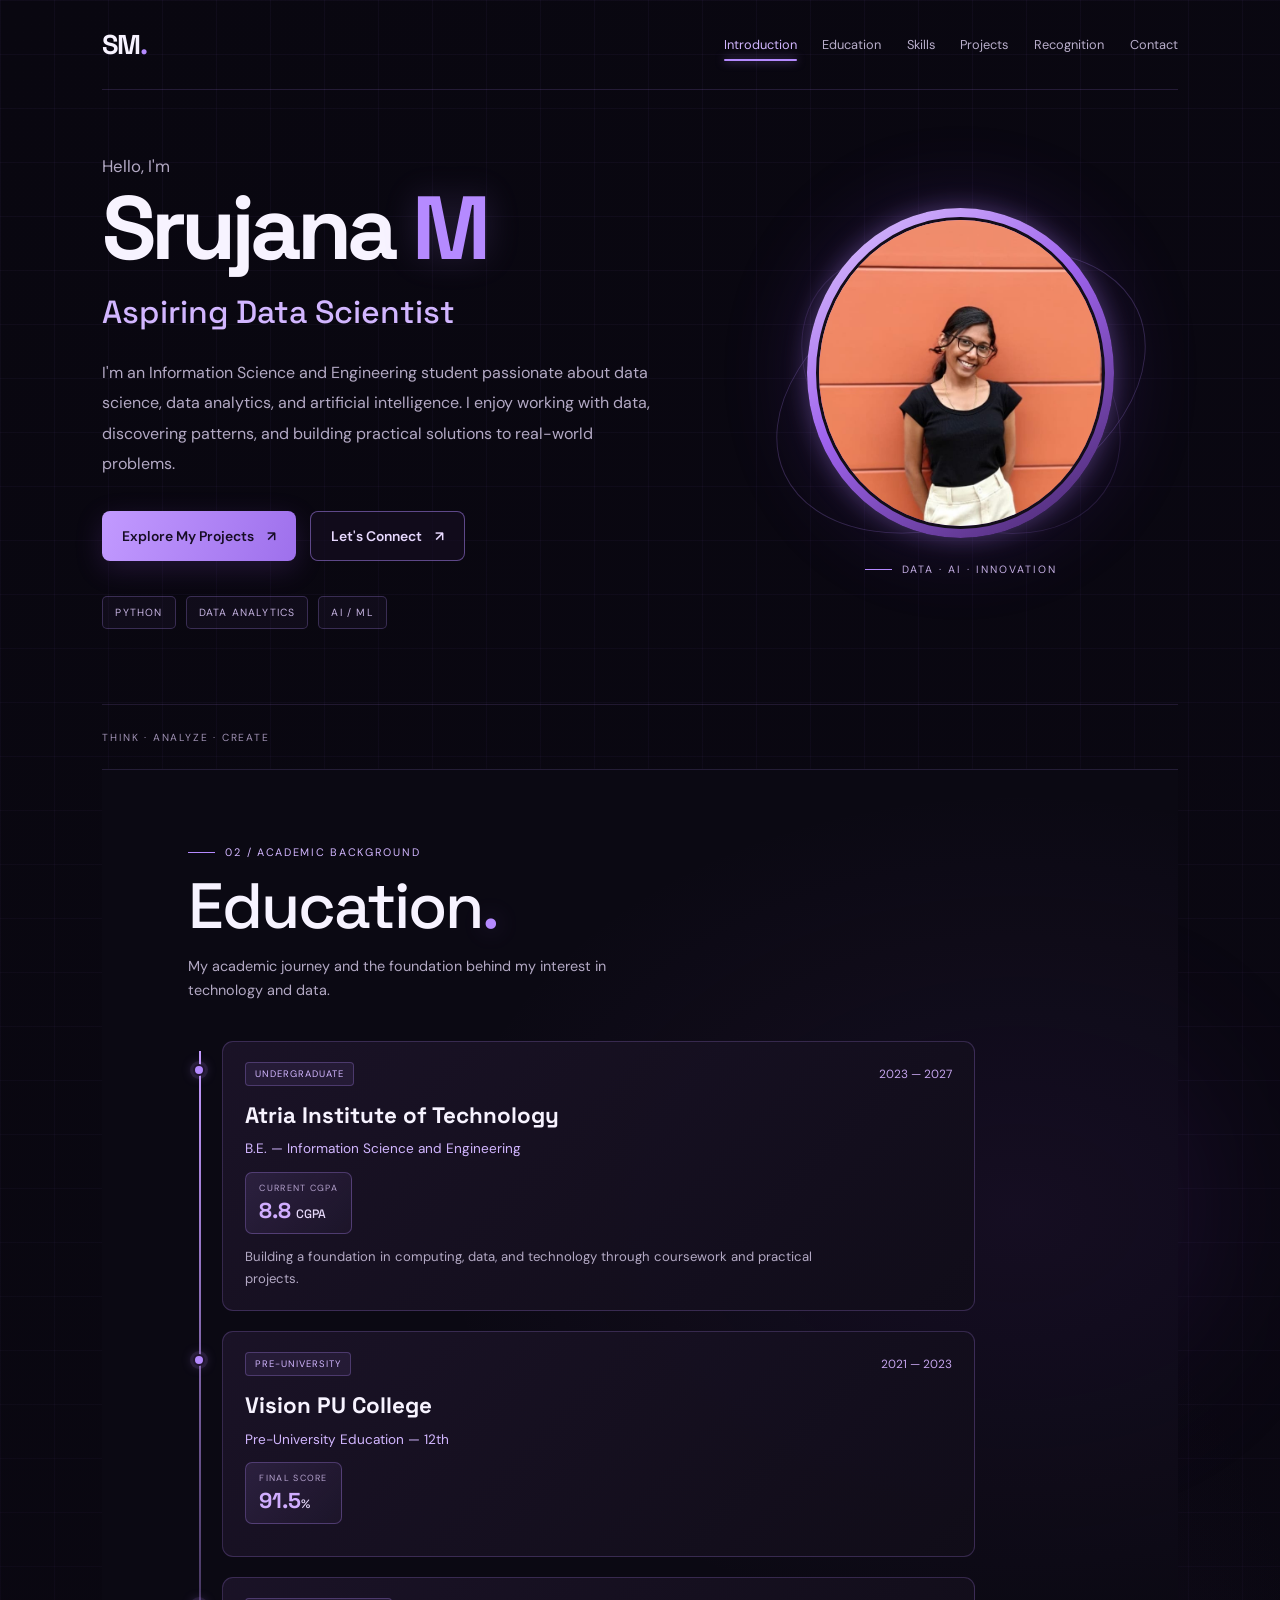
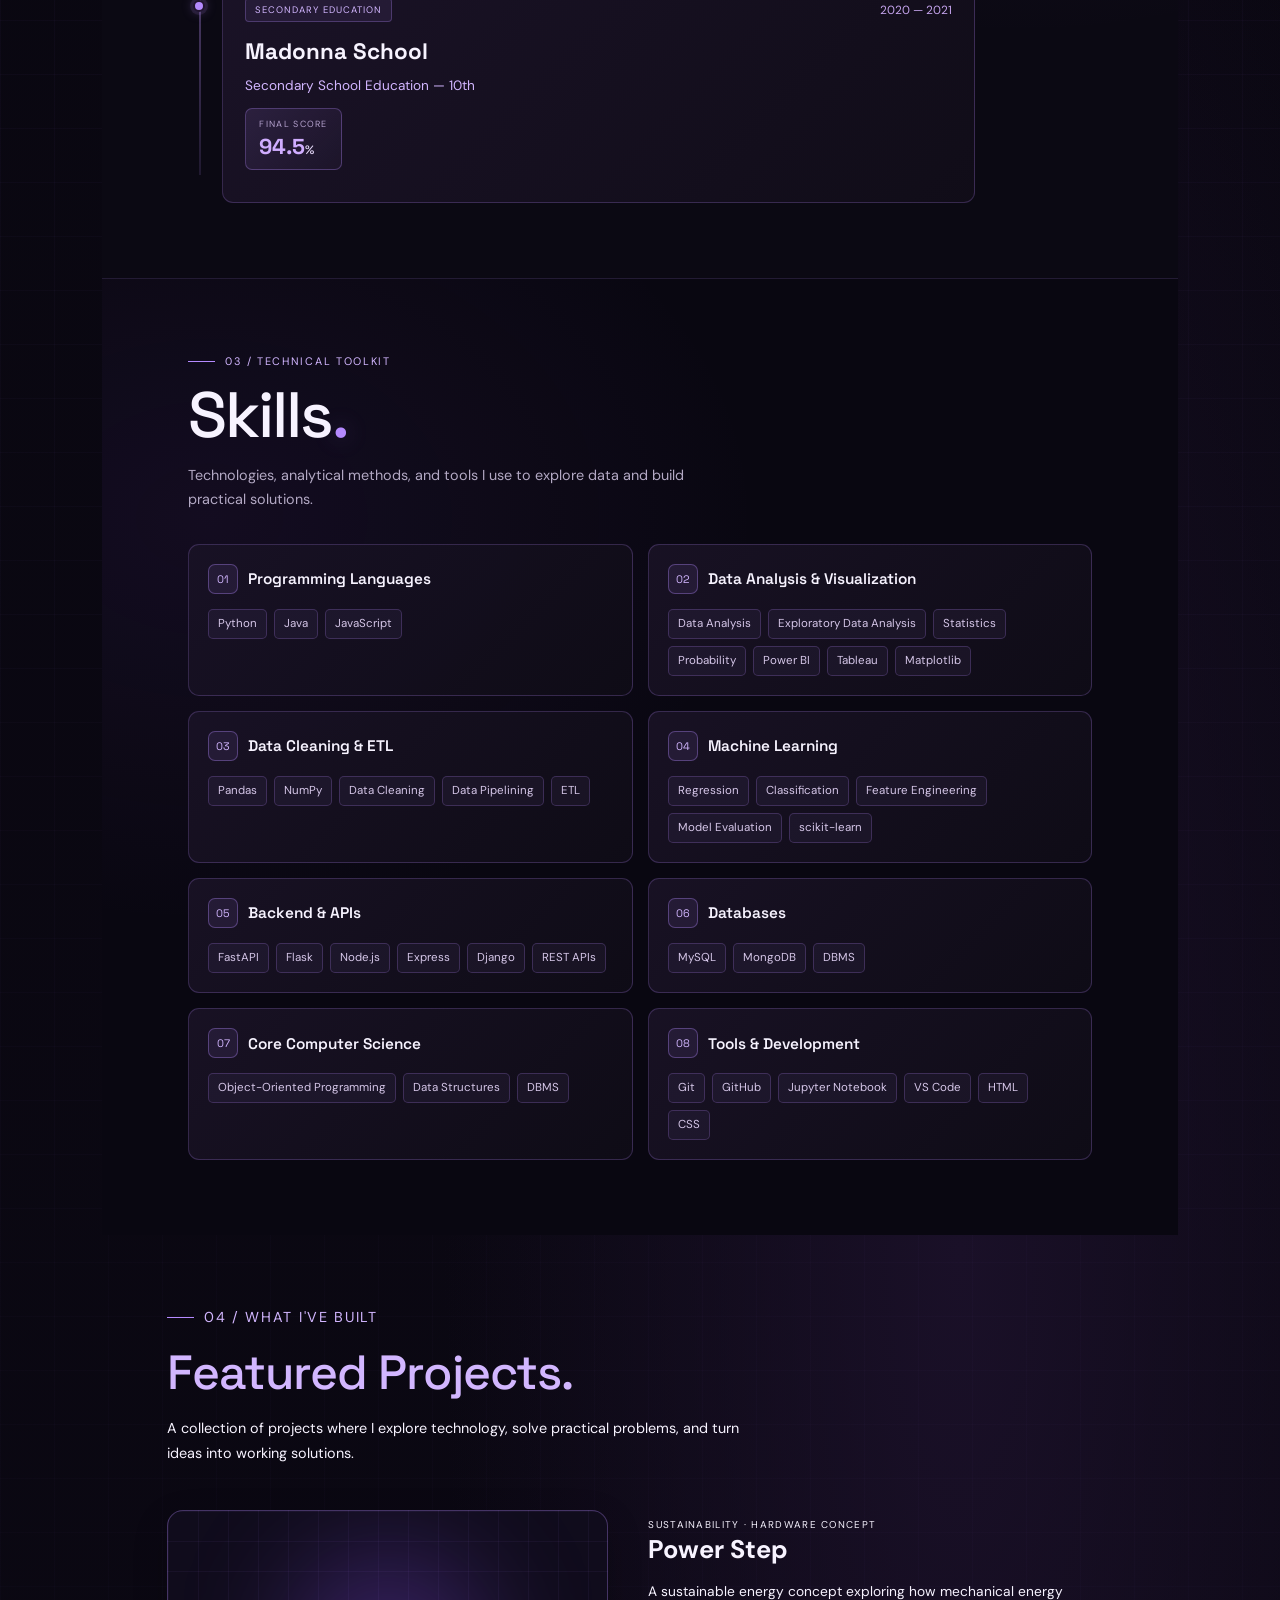
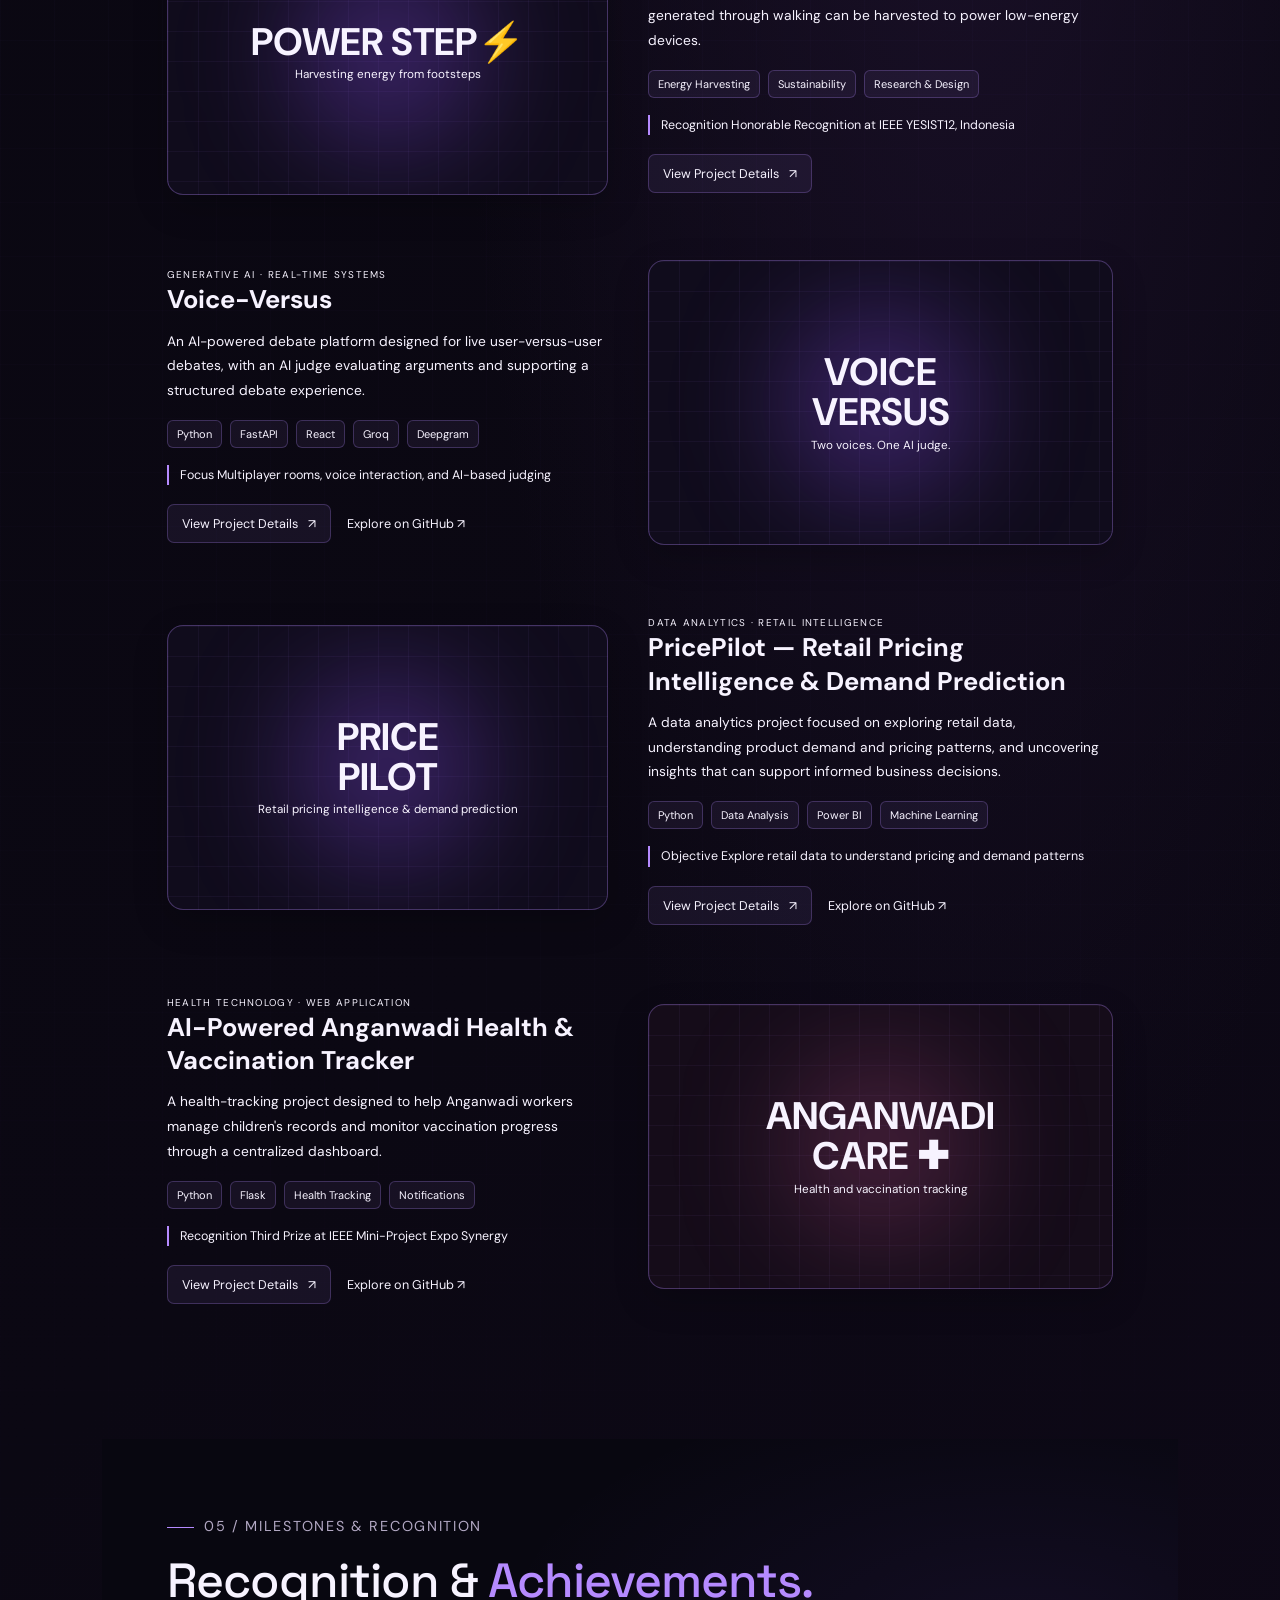
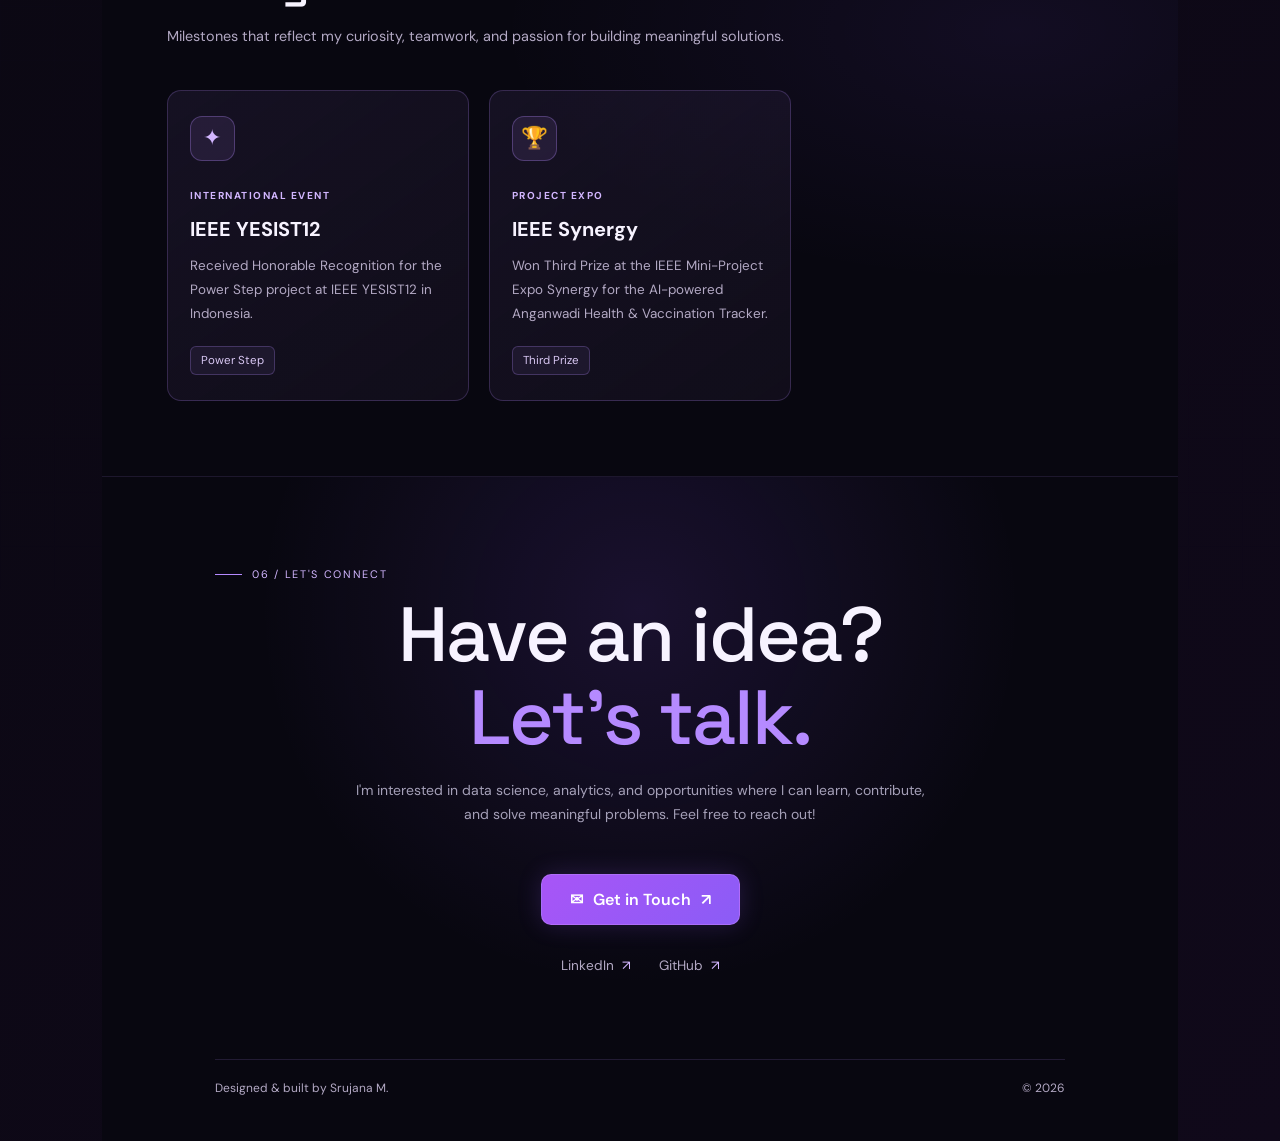
==== commit 868e6b0a: "Update portfolio" ====
--- a/index.html
+++ b/index.html
@@ -173,7 +173,7 @@
 
                     <div class="academic-result">
                         <span class="result-label">FINAL SCORE</span>
-                        <strong>92.5<span>%</span></strong>
+                        <strong>91.5<span>%</span></strong>
                     </div>
                 </div>
             </article>
